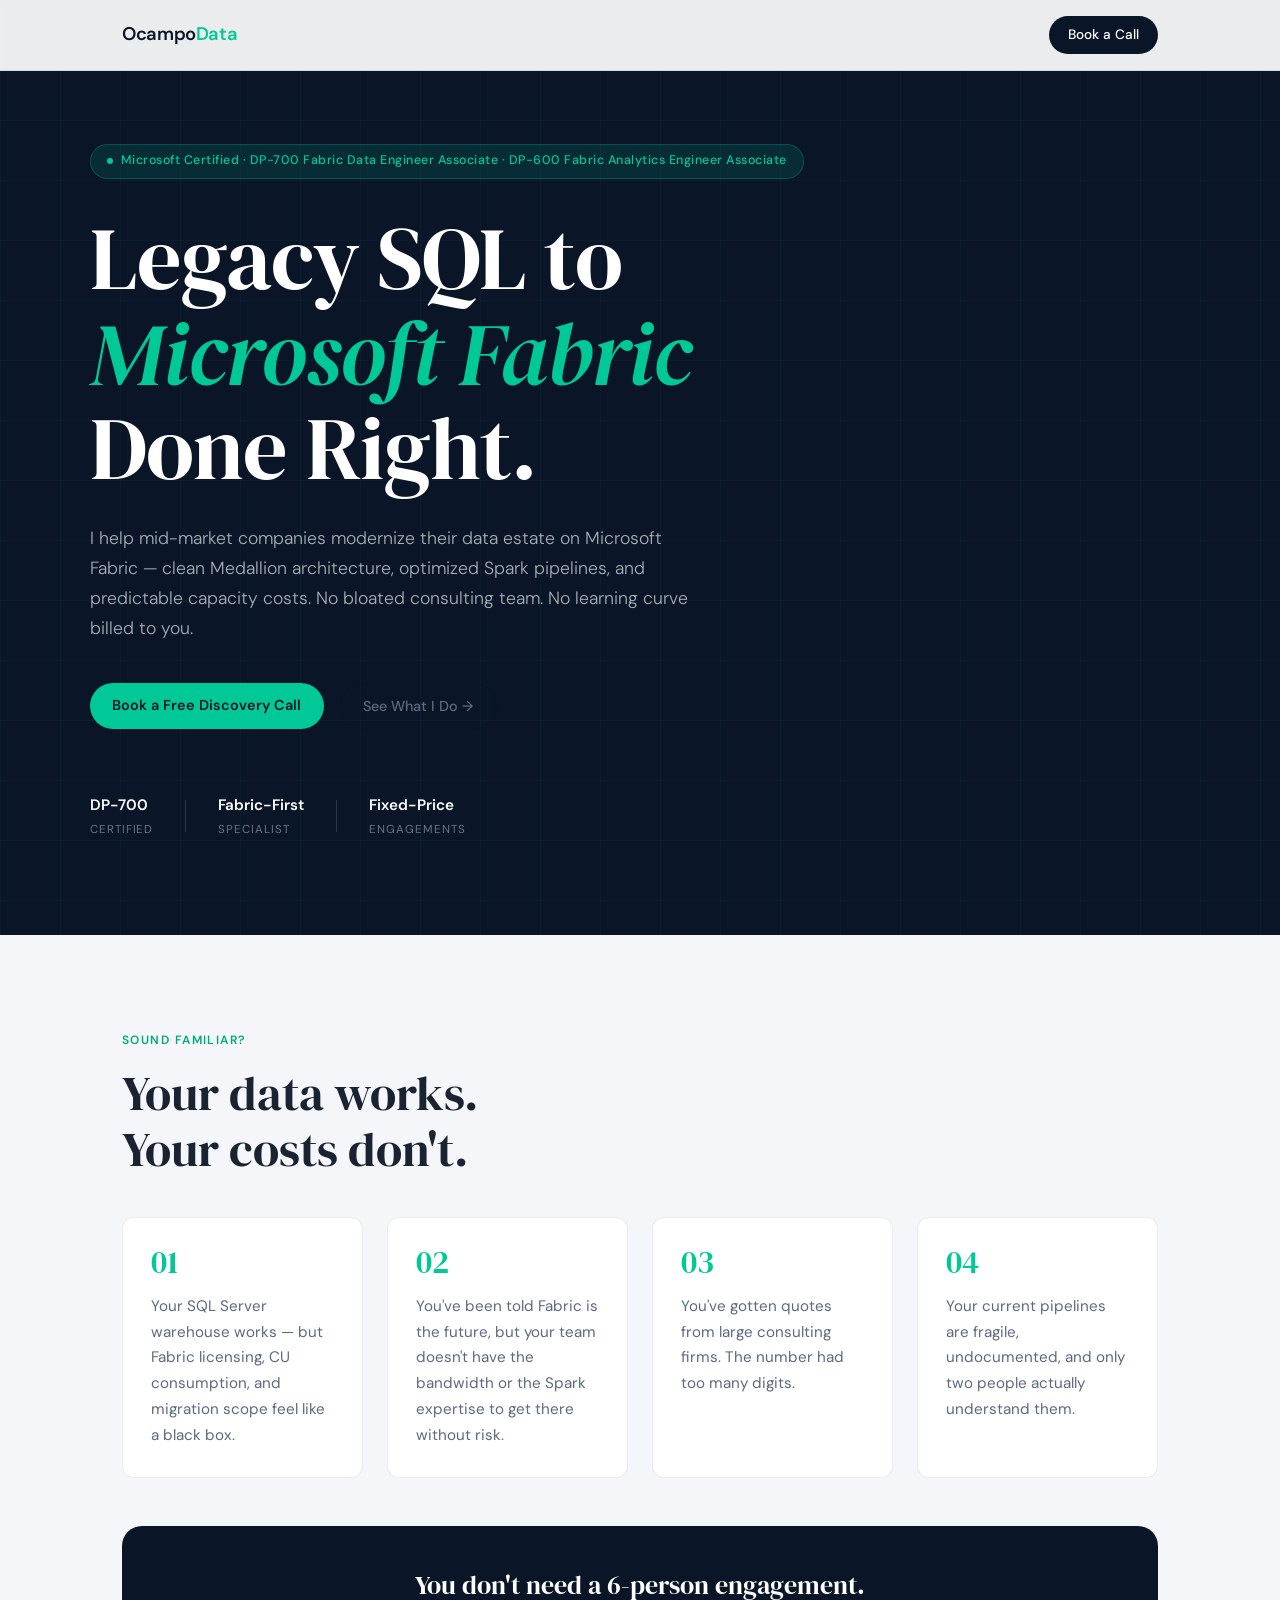
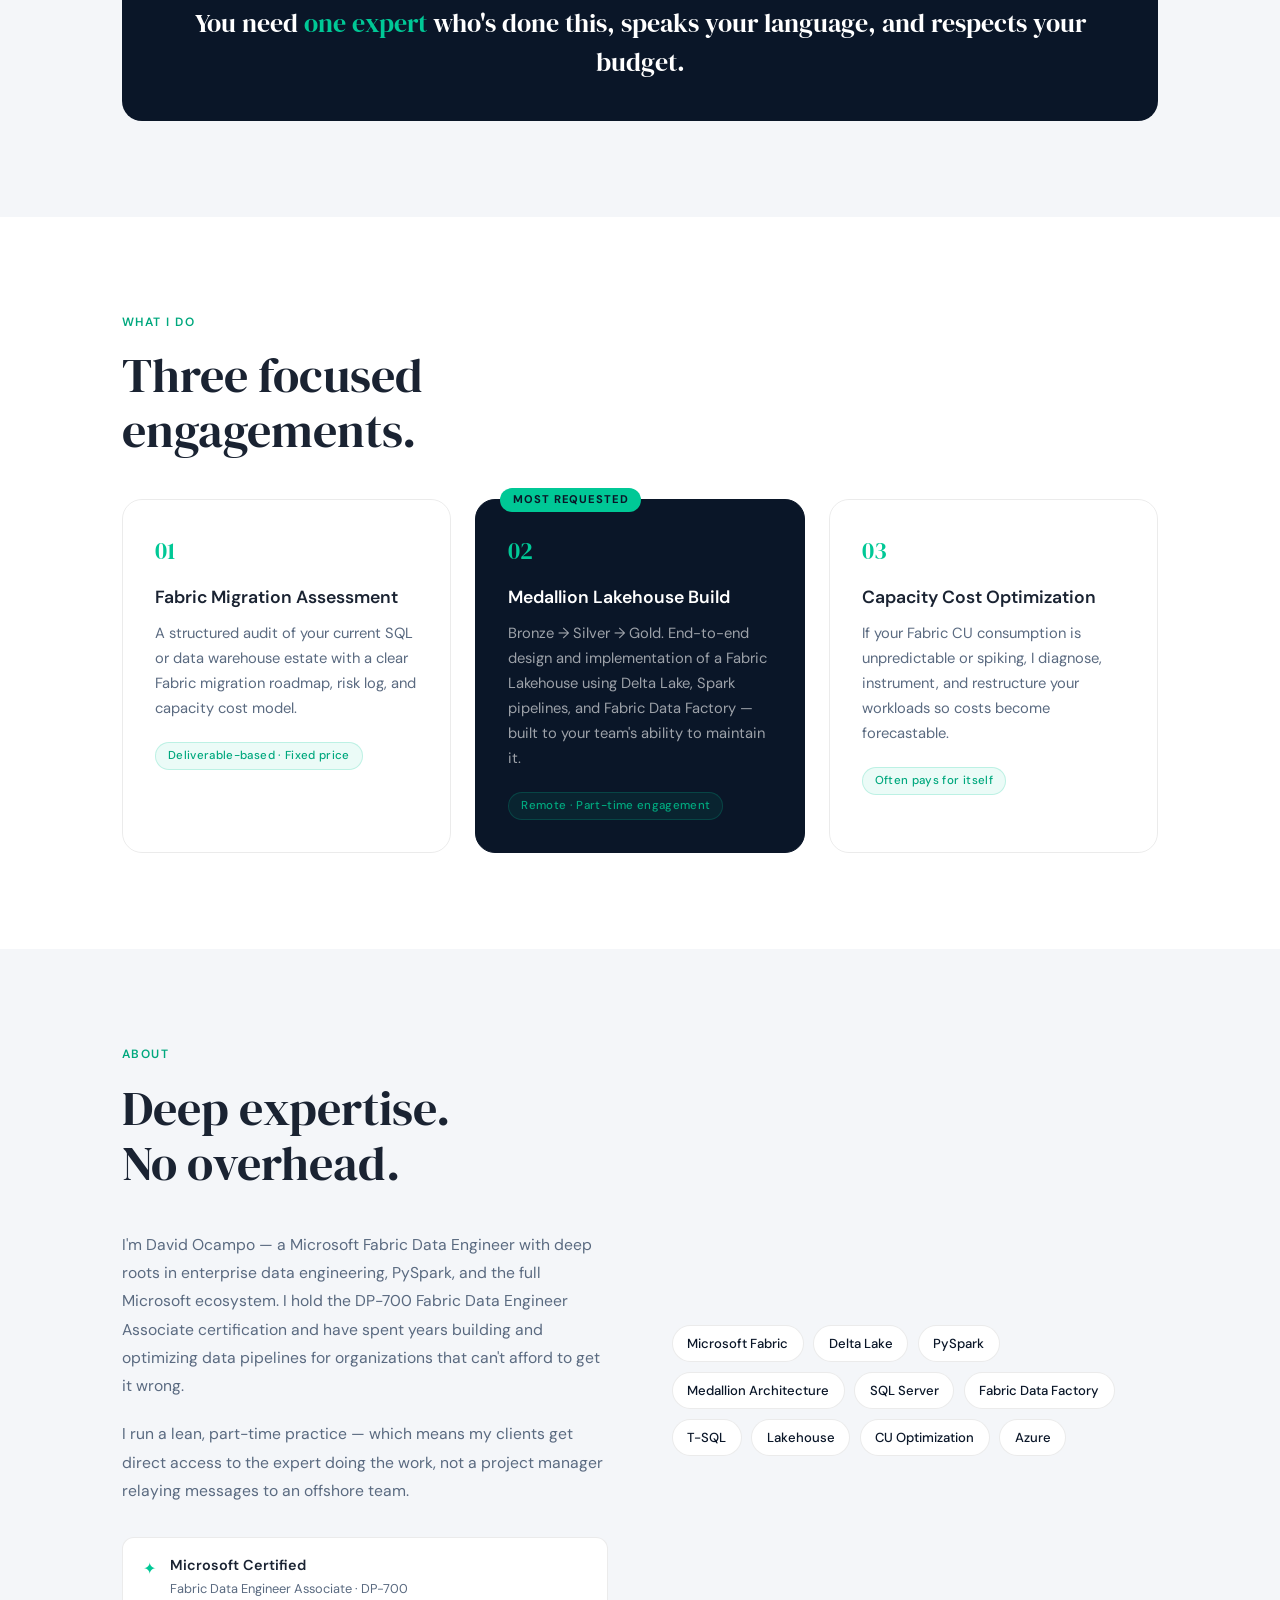
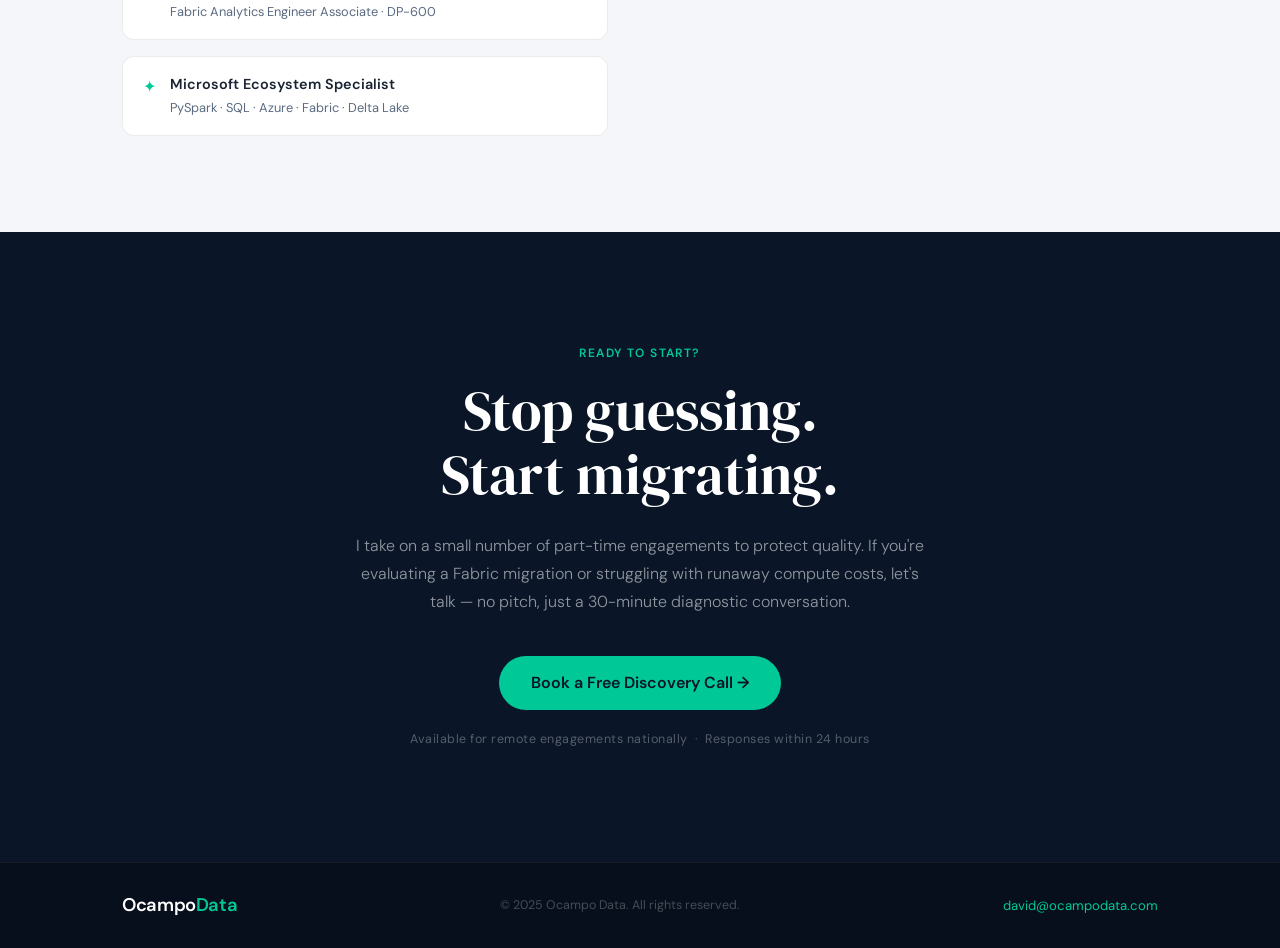
==== index.html @ 5699f2cf "move files to root" ====
<!DOCTYPE html>
<html lang="en">
<head>
  <meta charset="UTF-8" />
  <meta name="viewport" content="width=device-width, initial-scale=1.0" />
  <title>Ocampo Data | Microsoft Fabric Consulting</title>
  <meta name="description" content="DP-700 Certified Microsoft Fabric Data Engineer. Legacy SQL migration to Fabric Lakehouses, Medallion architecture, and capacity cost optimization." />
  <link rel="preconnect" href="https://fonts.googleapis.com" />
  <link rel="preconnect" href="https://fonts.gstatic.com" crossorigin />
  <link href="https://fonts.googleapis.com/css2?family=DM+Serif+Display:ital@0;1&family=DM+Sans:wght@300;400;500;600&display=swap" rel="stylesheet" />
  <link rel="stylesheet" href="style.css" />
</head>
<body>

  <!-- NAV -->
  <nav class="nav">
    <div class="nav-inner">
      <span class="nav-logo">Ocampo<span class="nav-logo-accent">Data</span></span>
      <a href="#contact" class="btn btn-nav">Book a Call</a>
    </div>
  </nav>

  <!-- HERO -->
  <section class="hero">
    <div class="hero-inner">
      <div class="badge">
        <span class="badge-dot"></span>
        Microsoft Certified · DP-700 Fabric Data Engineer Associate · DP-600 Fabric Analytics Engineer Associate
      </div>
      <h1 class="hero-headline">
        Legacy SQL to<br />
        <em>Microsoft Fabric</em><br />
        Done Right.
      </h1>
      <p class="hero-sub">
        I help mid-market companies modernize their data estate on Microsoft Fabric —
        clean Medallion architecture, optimized Spark pipelines, and predictable
        capacity costs. No bloated consulting team. No learning curve billed to you.
      </p>
      <div class="hero-cta">
        <a href="#contact" class="btn btn-primary">Book a Free Discovery Call</a>
        <a href="#services" class="btn btn-ghost">See What I Do →</a>
      </div>
      <div class="hero-stats">
        <div class="stat">
          <span class="stat-num">DP-700</span>
          <span class="stat-label">Certified</span>
        </div>
        <div class="stat-divider"></div>
        <div class="stat">
          <span class="stat-num">Fabric-First</span>
          <span class="stat-label">Specialist</span>
        </div>
        <div class="stat-divider"></div>
        <div class="stat">
          <span class="stat-num">Fixed-Price</span>
          <span class="stat-label">Engagements</span>
        </div>
      </div>
    </div>
    <div class="hero-grid-bg" aria-hidden="true"></div>
  </section>

  <!-- PAIN POINTS -->
  <section class="pain" id="pain">
    <div class="container">
      <p class="section-eyebrow">Sound familiar?</p>
      <h2 class="section-title">Your data works.<br />Your costs don't.</h2>
      <div class="pain-grid">
        <div class="pain-card">
          <div class="pain-icon">01</div>
          <p>Your SQL Server warehouse works — but Fabric licensing, CU consumption, and migration scope feel like a black box.</p>
        </div>
        <div class="pain-card">
          <div class="pain-icon">02</div>
          <p>You've been told Fabric is the future, but your team doesn't have the bandwidth or the Spark expertise to get there without risk.</p>
        </div>
        <div class="pain-card">
          <div class="pain-icon">03</div>
          <p>You've gotten quotes from large consulting firms. The number had too many digits.</p>
        </div>
        <div class="pain-card">
          <div class="pain-icon">04</div>
          <p>Your current pipelines are fragile, undocumented, and only two people actually understand them.</p>
        </div>
      </div>
      <div class="pain-bridge">
        <p>You don't need a 6-person engagement.<br />
        You need <strong>one expert</strong> who's done this, speaks your language, and respects your budget.</p>
      </div>
    </div>
  </section>

  <!-- SERVICES -->
  <section class="services" id="services">
    <div class="container">
      <p class="section-eyebrow">What I Do</p>
      <h2 class="section-title">Three focused<br />engagements.</h2>
      <div class="services-grid">

        <div class="service-card">
          <div class="service-num">01</div>
          <h3 class="service-title">Fabric Migration Assessment</h3>
          <p class="service-desc">
            A structured audit of your current SQL or data warehouse estate with a clear
            Fabric migration roadmap, risk log, and capacity cost model.
          </p>
          <div class="service-tag">Deliverable-based · Fixed price</div>
        </div>

        <div class="service-card service-card--featured">
          <div class="service-featured-label">Most Requested</div>
          <div class="service-num">02</div>
          <h3 class="service-title">Medallion Lakehouse Build</h3>
          <p class="service-desc">
            Bronze → Silver → Gold. End-to-end design and implementation of a Fabric
            Lakehouse using Delta Lake, Spark pipelines, and Fabric Data Factory —
            built to your team's ability to maintain it.
          </p>
          <div class="service-tag">Remote · Part-time engagement</div>
        </div>

        <div class="service-card">
          <div class="service-num">03</div>
          <h3 class="service-title">Capacity Cost Optimization</h3>
          <p class="service-desc">
            If your Fabric CU consumption is unpredictable or spiking, I diagnose,
            instrument, and restructure your workloads so costs become forecastable.
          </p>
          <div class="service-tag">Often pays for itself</div>
        </div>

      </div>
    </div>
  </section>

  <!-- AUTHORITY -->
  <section class="authority" id="about">
    <div class="container authority-inner">
      <div class="authority-text">
        <p class="section-eyebrow">About</p>
        <h2 class="section-title">Deep expertise.<br />No overhead.</h2>
        <p class="authority-body">
          I'm David Ocampo — a Microsoft Fabric Data Engineer with deep roots in
          enterprise data engineering, PySpark, and the full Microsoft ecosystem.
          I hold the DP-700 Fabric Data Engineer Associate certification and have
          spent years building and optimizing data pipelines for organizations that
          can't afford to get it wrong.
        </p>
        <p class="authority-body">
          I run a lean, part-time practice — which means my clients get direct access
          to the expert doing the work, not a project manager relaying messages to
          an offshore team.
        </p>
        <div class="authority-certs">
          <div class="cert-badge">
            <span class="cert-icon">✦</span>
            <div>
              <div class="cert-title">Microsoft Certified</div>
              <div class="cert-sub">Fabric Data Engineer Associate · DP-700</div>
              <div class="cert-sub">Fabric Analytics Engineer Associate · DP-600</div>
            </div>
          </div>
          <div class="cert-badge">
            <span class="cert-icon">✦</span>
            <div>
              <div class="cert-title">Microsoft Ecosystem Specialist</div>
              <div class="cert-sub">PySpark · SQL · Azure · Fabric · Delta Lake</div>
            </div>
          </div>
        </div>
      </div>
      <div class="authority-visual" aria-hidden="true">
        <div class="tech-stack">
          <div class="tech-pill">Microsoft Fabric</div>
          <div class="tech-pill">Delta Lake</div>
          <div class="tech-pill">PySpark</div>
          <div class="tech-pill">Medallion Architecture</div>
          <div class="tech-pill">SQL Server</div>
          <div class="tech-pill">Fabric Data Factory</div>
          <div class="tech-pill">T-SQL</div>
          <div class="tech-pill">Lakehouse</div>
          <div class="tech-pill">CU Optimization</div>
          <div class="tech-pill">Azure</div>
        </div>
      </div>
    </div>
  </section>

  <!-- CTA / CONTACT -->
  <section class="contact" id="contact">
    <div class="container contact-inner">
      <p class="section-eyebrow contact-eyebrow">Ready to start?</p>
      <h2 class="contact-headline">Stop guessing.<br />Start migrating.</h2>
      <p class="contact-sub">
        I take on a small number of part-time engagements to protect quality.
        If you're evaluating a Fabric migration or struggling with runaway compute costs,
        let's talk — no pitch, just a 30-minute diagnostic conversation.
      </p>
      <a href="mailto:david@ocampodata.com" class="btn btn-primary btn-large">
        Book a Free Discovery Call →
      </a>
      <p class="contact-trust">
        Available for remote engagements nationally &nbsp;·&nbsp; Responses within 24 hours
      </p>
    </div>
  </section>

  <!-- FOOTER -->
  <footer class="footer">
    <div class="container footer-inner">
      <span class="nav-logo">Ocampo<span class="nav-logo-accent">Data</span></span>
      <span class="footer-copy">© 2025 Ocampo Data. All rights reserved.</span>
      <a href="mailto:david@ocampodata.com" class="footer-email">david@ocampodata.com</a>
    </div>
  </footer>

</body>
</html>
---- style.css ----
/* =====================
   RESET & BASE
   ===================== */
*, *::before, *::after { box-sizing: border-box; margin: 0; padding: 0; }

:root {
  --navy:        #0a1628;
  --navy-mid:    #112240;
  --navy-light:  #1e3a5f;
  --accent:      #00c896;
  --accent-dim:  #00a87e;
  --white:       #ffffff;
  --off-white:   #f4f6f9;
  --text-main:   #1a2332;
  --text-muted:  #5a6a80;
  --text-light:  #8a9ab0;
  --border:      rgba(0,0,0,0.08);
  --border-dark: rgba(255,255,255,0.10);

  --font-display: 'DM Serif Display', Georgia, serif;
  --font-sans:    'DM Sans', system-ui, sans-serif;

  --max-w: 1100px;
  --radius: 12px;
  --radius-lg: 20px;
}

html { scroll-behavior: smooth; }

body {
  font-family: var(--font-sans);
  color: var(--text-main);
  background: var(--white);
  line-height: 1.6;
  -webkit-font-smoothing: antialiased;
}

/* =====================
   UTILITY
   ===================== */
.container {
  max-width: var(--max-w);
  margin: 0 auto;
  padding: 0 2rem;
}

.section-eyebrow {
  font-size: 0.75rem;
  font-weight: 600;
  letter-spacing: 0.12em;
  text-transform: uppercase;
  color: var(--accent-dim);
  margin-bottom: 1rem;
}

.section-title {
  font-family: var(--font-display);
  font-size: clamp(2rem, 4vw, 3rem);
  font-weight: 400;
  line-height: 1.15;
  color: var(--text-main);
  margin-bottom: 2.5rem;
}

/* =====================
   BUTTONS
   ===================== */
.btn {
  display: inline-block;
  font-family: var(--font-sans);
  font-size: 0.9rem;
  font-weight: 500;
  text-decoration: none;
  border-radius: 100px;
  padding: 0.65rem 1.4rem;
  transition: all 0.2s ease;
  cursor: pointer;
  border: none;
}

.btn-primary {
  background: var(--accent);
  color: var(--navy);
  font-weight: 600;
}
.btn-primary:hover { background: var(--accent-dim); transform: translateY(-1px); }

.btn-ghost {
  background: transparent;
  color: var(--text-muted);
  border: 1.5px solid var(--border);
}
.btn-ghost:hover { border-color: var(--accent); color: var(--accent); }

.btn-nav {
  background: var(--navy);
  color: var(--white);
  font-size: 0.85rem;
  padding: 0.5rem 1.2rem;
}
.btn-nav:hover { background: var(--navy-mid); }

.btn-large {
  font-size: 1rem;
  padding: 0.9rem 2rem;
}

/* =====================
   NAV
   ===================== */
.nav {
  position: fixed;
  top: 0; left: 0; right: 0;
  z-index: 100;
  background: rgba(255,255,255,0.92);
  backdrop-filter: blur(12px);
  border-bottom: 1px solid var(--border);
}

.nav-inner {
  max-width: var(--max-w);
  margin: 0 auto;
  padding: 1rem 2rem;
  display: flex;
  align-items: center;
  justify-content: space-between;
}

.nav-logo {
  font-family: var(--font-sans);
  font-size: 1.15rem;
  font-weight: 600;
  color: var(--navy);
  letter-spacing: -0.02em;
}

.nav-logo-accent { color: var(--accent); }

/* =====================
   HERO
   ===================== */
.hero {
  position: relative;
  background: var(--navy);
  padding: 9rem 2rem 6rem;
  overflow: hidden;
  min-height: 92vh;
  display: flex;
  align-items: center;
}

.hero-inner {
  position: relative;
  z-index: 2;
  max-width: var(--max-w);
  margin: 0 auto;
  width: 100%;
}

.hero-grid-bg {
  position: absolute;
  inset: 0;
  background-image:
    linear-gradient(rgba(0,200,150,0.04) 1px, transparent 1px),
    linear-gradient(90deg, rgba(0,200,150,0.04) 1px, transparent 1px);
  background-size: 60px 60px;
  z-index: 1;
}

.badge {
  display: inline-flex;
  align-items: center;
  gap: 0.5rem;
  background: rgba(0,200,150,0.12);
  border: 1px solid rgba(0,200,150,0.25);
  color: var(--accent);
  font-size: 0.78rem;
  font-weight: 500;
  letter-spacing: 0.04em;
  padding: 0.4rem 1rem;
  border-radius: 100px;
  margin-bottom: 2rem;
}

.badge-dot {
  width: 6px; height: 6px;
  background: var(--accent);
  border-radius: 50%;
  animation: pulse 2s infinite;
}

@keyframes pulse {
  0%, 100% { opacity: 1; }
  50% { opacity: 0.4; }
}

.hero-headline {
  font-family: var(--font-display);
  font-size: clamp(2.8rem, 7vw, 5.5rem);
  font-weight: 400;
  line-height: 1.08;
  color: var(--white);
  margin-bottom: 1.75rem;
  letter-spacing: -0.01em;
}

.hero-headline em {
  font-style: italic;
  color: var(--accent);
}

.hero-sub {
  font-size: 1.1rem;
  color: rgba(255,255,255,0.65);
  max-width: 600px;
  line-height: 1.7;
  margin-bottom: 2.5rem;
  font-weight: 300;
}

.hero-cta {
  display: flex;
  gap: 1rem;
  flex-wrap: wrap;
  margin-bottom: 4rem;
}

.hero-stats {
  display: flex;
  align-items: center;
  gap: 2rem;
  flex-wrap: wrap;
}

.stat { display: flex; flex-direction: column; gap: 0.2rem; }

.stat-num {
  font-size: 0.95rem;
  font-weight: 600;
  color: var(--white);
}

.stat-label {
  font-size: 0.72rem;
  font-weight: 400;
  color: rgba(255,255,255,0.4);
  text-transform: uppercase;
  letter-spacing: 0.08em;
}

.stat-divider {
  width: 1px;
  height: 32px;
  background: rgba(255,255,255,0.15);
}

/* =====================
   PAIN POINTS
   ===================== */
.pain {
  padding: 6rem 2rem;
  background: var(--off-white);
}

.pain-grid {
  display: grid;
  grid-template-columns: repeat(auto-fit, minmax(230px, 1fr));
  gap: 1.5rem;
  margin-bottom: 3rem;
}

.pain-card {
  background: var(--white);
  border: 1px solid var(--border);
  border-radius: var(--radius);
  padding: 1.75rem;
}

.pain-icon {
  font-family: var(--font-display);
  font-size: 2rem;
  color: var(--accent);
  margin-bottom: 1rem;
  line-height: 1;
}

.pain-card p {
  font-size: 0.95rem;
  color: var(--text-muted);
  line-height: 1.7;
}

.pain-bridge {
  background: var(--navy);
  border-radius: var(--radius-lg);
  padding: 2.5rem 3rem;
  text-align: center;
}

.pain-bridge p {
  font-family: var(--font-display);
  font-size: clamp(1.2rem, 2.5vw, 1.6rem);
  color: var(--white);
  line-height: 1.5;
  font-weight: 400;
}

.pain-bridge strong {
  color: var(--accent);
  font-weight: 400;
}

/* =====================
   SERVICES
   ===================== */
.services {
  padding: 6rem 2rem;
  background: var(--white);
}

.services-grid {
  display: grid;
  grid-template-columns: repeat(auto-fit, minmax(280px, 1fr));
  gap: 1.5rem;
}

.service-card {
  border: 1px solid var(--border);
  border-radius: var(--radius-lg);
  padding: 2rem;
  position: relative;
  transition: border-color 0.2s, transform 0.2s;
}

.service-card:hover {
  border-color: var(--accent);
  transform: translateY(-2px);
}

.service-card--featured {
  border-color: var(--navy);
  background: var(--navy);
}

.service-featured-label {
  position: absolute;
  top: -12px; left: 1.5rem;
  background: var(--accent);
  color: var(--navy);
  font-size: 0.7rem;
  font-weight: 700;
  letter-spacing: 0.08em;
  text-transform: uppercase;
  padding: 0.2rem 0.8rem;
  border-radius: 100px;
}

.service-num {
  font-family: var(--font-display);
  font-size: 1.5rem;
  color: var(--accent);
  margin-bottom: 1rem;
}

.service-title {
  font-family: var(--font-sans);
  font-size: 1.1rem;
  font-weight: 600;
  color: var(--text-main);
  margin-bottom: 0.75rem;
  line-height: 1.3;
}

.service-card--featured .service-title { color: var(--white); }

.service-desc {
  font-size: 0.92rem;
  color: var(--text-muted);
  line-height: 1.7;
  margin-bottom: 1.25rem;
}

.service-card--featured .service-desc { color: rgba(255,255,255,0.6); }

.service-tag {
  display: inline-block;
  font-size: 0.72rem;
  font-weight: 500;
  color: var(--accent-dim);
  background: rgba(0,200,150,0.08);
  border: 1px solid rgba(0,200,150,0.2);
  padding: 0.25rem 0.75rem;
  border-radius: 100px;
  letter-spacing: 0.03em;
}

/* =====================
   AUTHORITY
   ===================== */
.authority {
  padding: 6rem 2rem;
  background: var(--off-white);
}

.authority-inner {
  display: grid;
  grid-template-columns: 1fr 1fr;
  gap: 4rem;
  align-items: center;
}

@media (max-width: 768px) {
  .authority-inner { grid-template-columns: 1fr; gap: 2.5rem; }
}

.authority-body {
  font-size: 0.98rem;
  color: var(--text-muted);
  line-height: 1.8;
  margin-bottom: 1.25rem;
}

.authority-certs {
  display: flex;
  flex-direction: column;
  gap: 1rem;
  margin-top: 2rem;
}

.cert-badge {
  display: flex;
  align-items: flex-start;
  gap: 0.85rem;
  background: var(--white);
  border: 1px solid var(--border);
  border-radius: var(--radius);
  padding: 1rem 1.25rem;
}

.cert-icon {
  font-size: 1rem;
  color: var(--accent);
  margin-top: 0.1rem;
  flex-shrink: 0;
}

.cert-title {
  font-size: 0.9rem;
  font-weight: 600;
  color: var(--text-main);
}

.cert-sub {
  font-size: 0.8rem;
  color: var(--text-muted);
  margin-top: 0.15rem;
}

.tech-stack {
  display: flex;
  flex-wrap: wrap;
  gap: 0.6rem;
}

.tech-pill {
  font-size: 0.82rem;
  font-weight: 500;
  color: var(--navy);
  background: var(--white);
  border: 1px solid var(--border);
  padding: 0.45rem 0.9rem;
  border-radius: 100px;
  transition: all 0.2s;
}

.tech-pill:hover {
  background: var(--navy);
  color: var(--white);
  border-color: var(--navy);
}

/* =====================
   CONTACT
   ===================== */
.contact {
  background: var(--navy);
  padding: 7rem 2rem;
  text-align: center;
}

.contact-inner { max-width: 640px; }

.contact-eyebrow { color: var(--accent); }

.contact-headline {
  font-family: var(--font-display);
  font-size: clamp(2.2rem, 5vw, 3.5rem);
  color: var(--white);
  font-weight: 400;
  line-height: 1.15;
  margin-bottom: 1.5rem;
}

.contact-sub {
  font-size: 1rem;
  color: rgba(255,255,255,0.55);
  line-height: 1.75;
  margin-bottom: 2.5rem;
  font-weight: 300;
}

.contact-trust {
  margin-top: 1.25rem;
  font-size: 0.78rem;
  color: rgba(255,255,255,0.3);
  letter-spacing: 0.04em;
}

/* =====================
   FOOTER
   ===================== */
.footer {
  background: #070f1c;
  padding: 1.75rem 2rem;
  border-top: 1px solid rgba(255,255,255,0.06);
}

.footer-inner {
  display: flex;
  align-items: center;
  justify-content: space-between;
  flex-wrap: wrap;
  gap: 1rem;
}

.footer-copy {
  font-size: 0.78rem;
  color: rgba(255,255,255,0.25);
}

.footer-email {
  font-size: 0.82rem;
  color: var(--accent);
  text-decoration: none;
}
.footer-email:hover { text-decoration: underline; }

.footer .nav-logo { color: var(--white); }

/* =====================
   RESPONSIVE
   ===================== */
@media (max-width: 640px) {
  .hero { padding: 8rem 1.5rem 5rem; min-height: auto; }
  .hero-stats { gap: 1.25rem; }
  .pain, .services, .authority, .contact { padding: 4rem 1.5rem; }
  .pain-bridge { padding: 2rem 1.5rem; }
  .footer-inner { flex-direction: column; align-items: flex-start; }
  .contact-inner { max-width: 100%; }
}
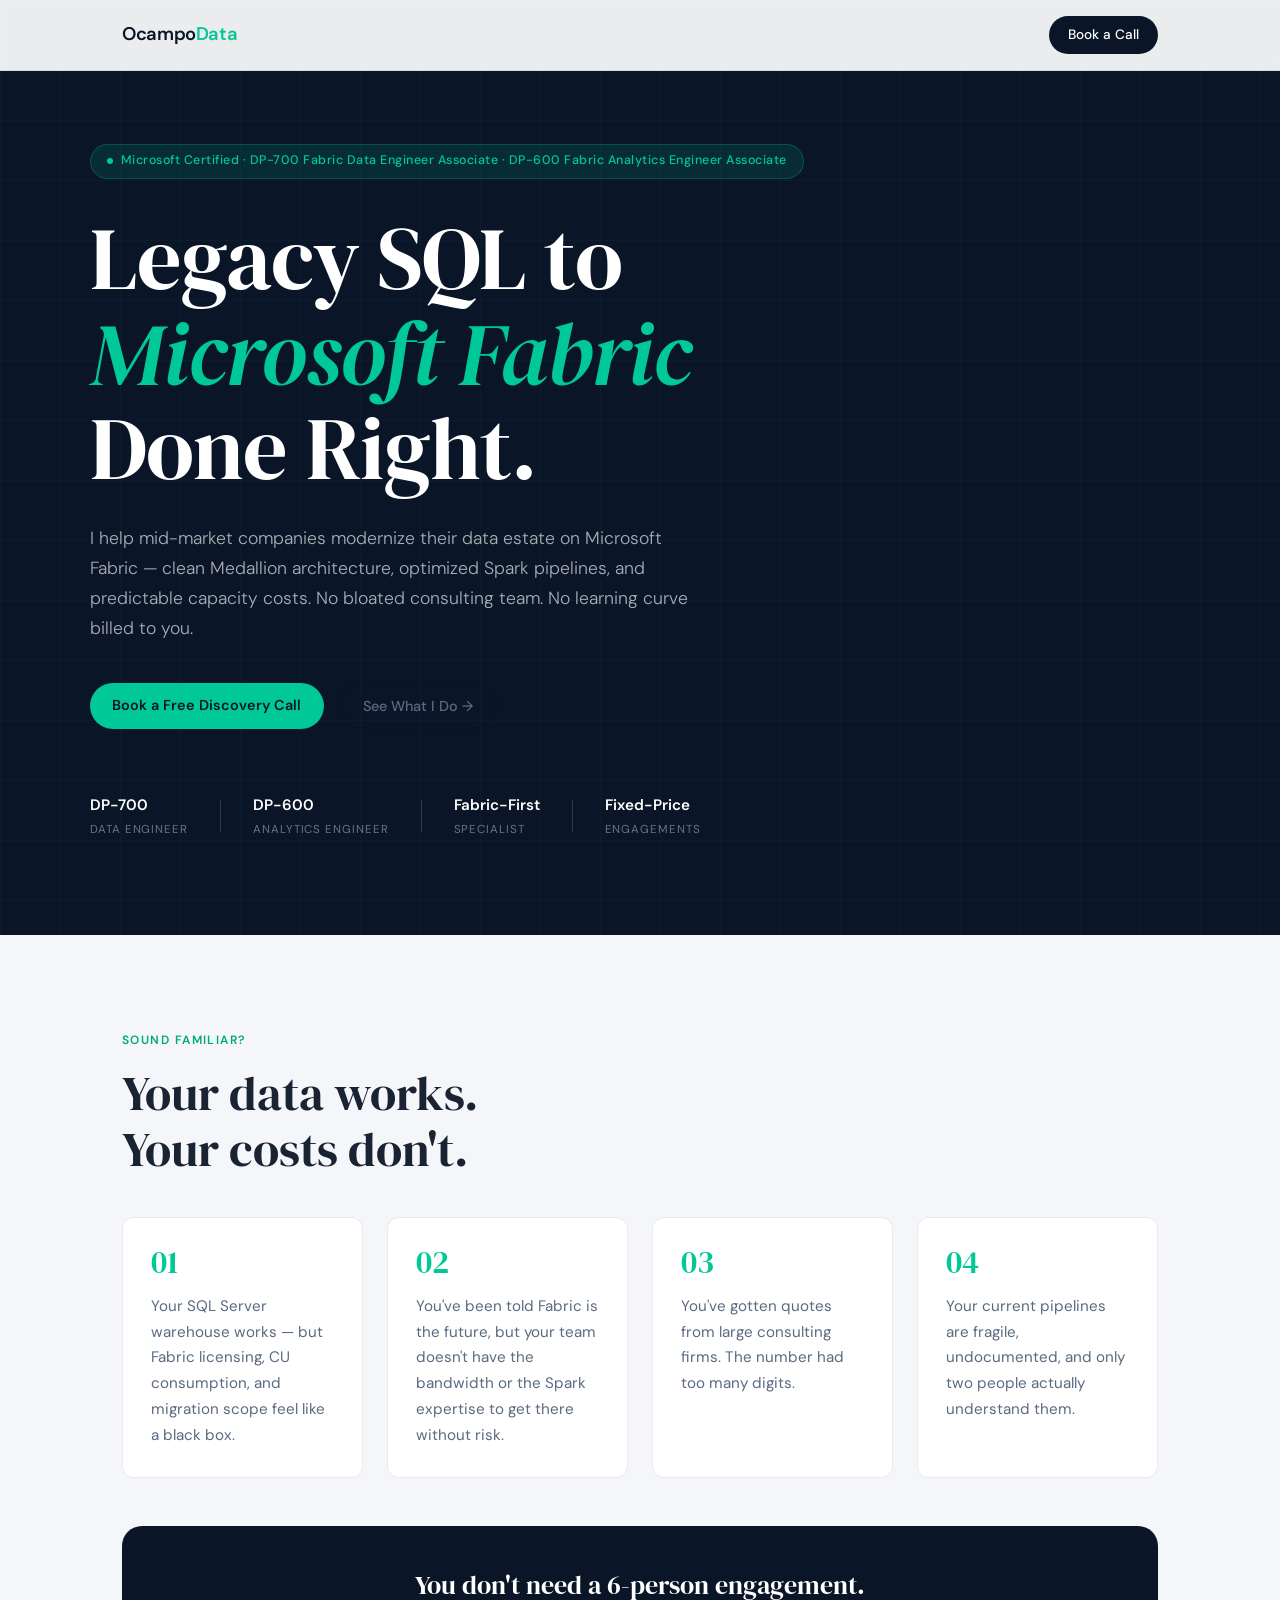
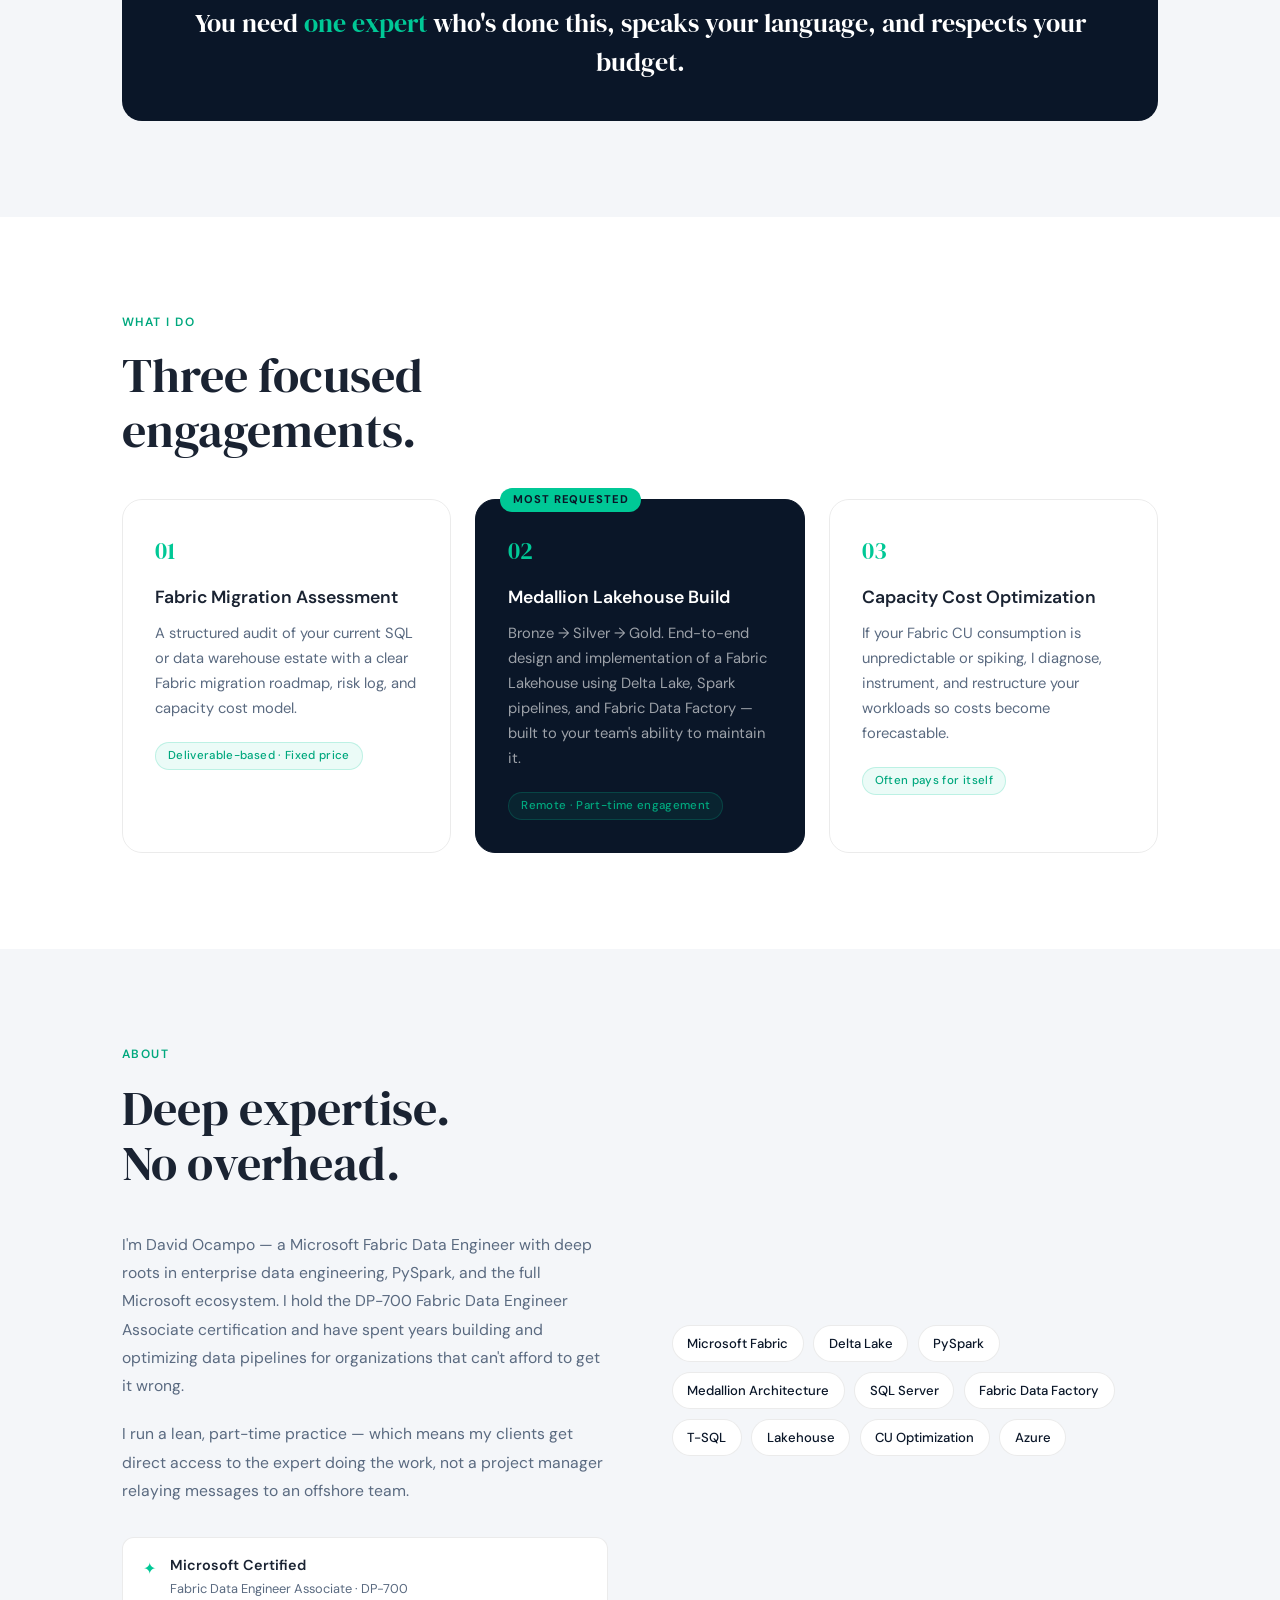
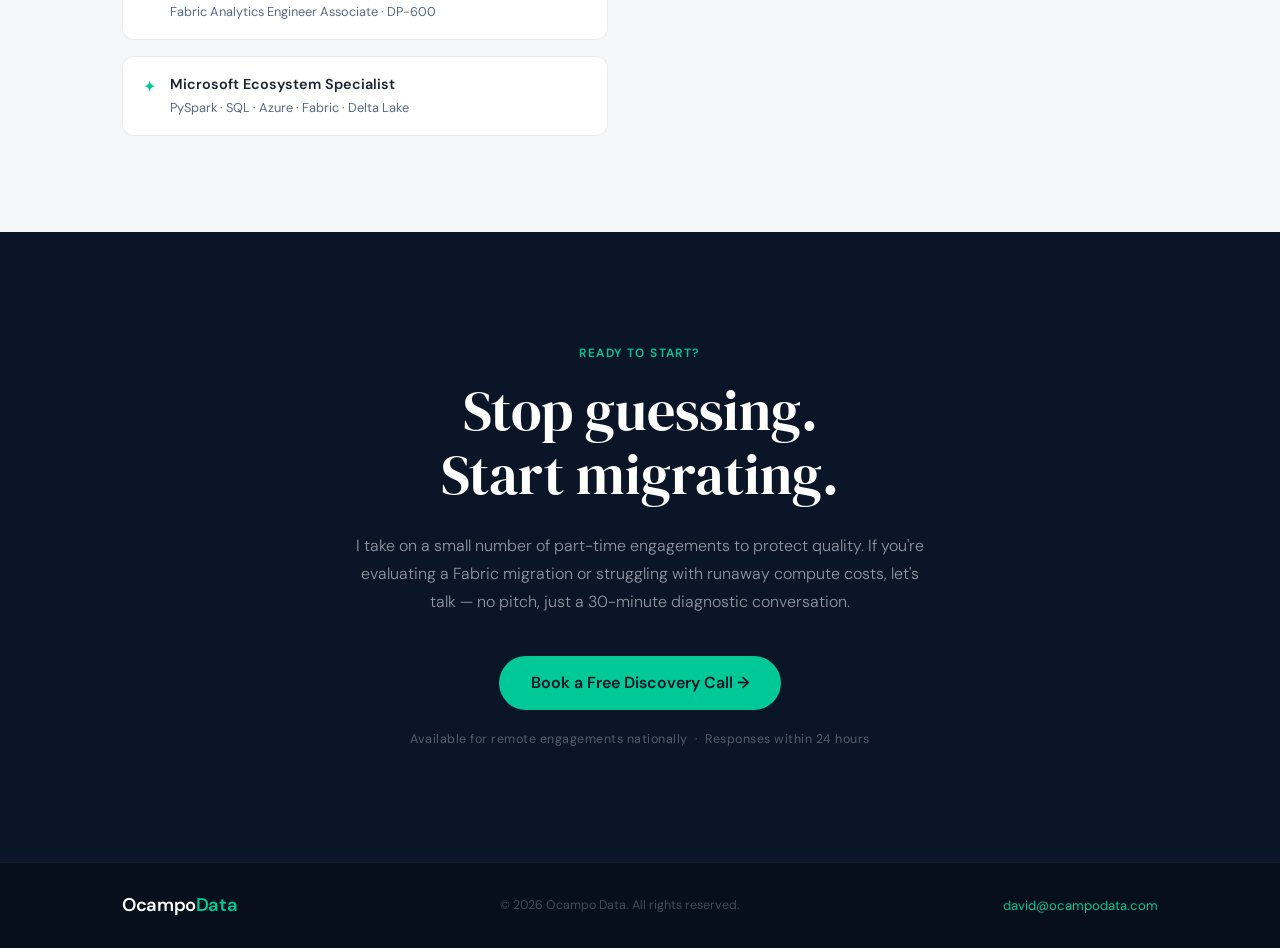
==== commit 8af037a5: "updated the hero stats block to include dp-600" ====
--- a/index.html
+++ b/index.html
@@ -1,15 +1,20 @@
 <!DOCTYPE html>
 <html lang="en">
+
 <head>
   <meta charset="UTF-8" />
   <meta name="viewport" content="width=device-width, initial-scale=1.0" />
   <title>Ocampo Data | Microsoft Fabric Consulting</title>
-  <meta name="description" content="DP-700 Certified Microsoft Fabric Data Engineer. Legacy SQL migration to Fabric Lakehouses, Medallion architecture, and capacity cost optimization." />
+  <meta name="description"
+    content="DP-700 Certified Microsoft Fabric Data Engineer. Legacy SQL migration to Fabric Lakehouses, Medallion architecture, and capacity cost optimization." />
   <link rel="preconnect" href="https://fonts.googleapis.com" />
   <link rel="preconnect" href="https://fonts.gstatic.com" crossorigin />
-  <link href="https://fonts.googleapis.com/css2?family=DM+Serif+Display:ital@0;1&family=DM+Sans:wght@300;400;500;600&display=swap" rel="stylesheet" />
+  <link
+    href="https://fonts.googleapis.com/css2?family=DM+Serif+Display:ital@0;1&family=DM+Sans:wght@300;400;500;600&display=swap"
+    rel="stylesheet" />
   <link rel="stylesheet" href="style.css" />
 </head>
+
 <body>
 
   <!-- NAV -->
@@ -44,7 +49,12 @@
       <div class="hero-stats">
         <div class="stat">
           <span class="stat-num">DP-700</span>
-          <span class="stat-label">Certified</span>
+          <span class="stat-label">Data Engineer</span>
+        </div>
+        <div class="stat-divider"></div>
+        <div class="stat">
+          <span class="stat-num">DP-600</span>
+          <span class="stat-label">Analytics Engineer</span>
         </div>
         <div class="stat-divider"></div>
         <div class="stat">
@@ -69,11 +79,13 @@
       <div class="pain-grid">
         <div class="pain-card">
           <div class="pain-icon">01</div>
-          <p>Your SQL Server warehouse works — but Fabric licensing, CU consumption, and migration scope feel like a black box.</p>
+          <p>Your SQL Server warehouse works — but Fabric licensing, CU consumption, and migration scope feel like a
+            black box.</p>
         </div>
         <div class="pain-card">
           <div class="pain-icon">02</div>
-          <p>You've been told Fabric is the future, but your team doesn't have the bandwidth or the Spark expertise to get there without risk.</p>
+          <p>You've been told Fabric is the future, but your team doesn't have the bandwidth or the Spark expertise to
+            get there without risk.</p>
         </div>
         <div class="pain-card">
           <div class="pain-icon">03</div>
@@ -86,7 +98,7 @@
       </div>
       <div class="pain-bridge">
         <p>You don't need a 6-person engagement.<br />
-        You need <strong>one expert</strong> who's done this, speaks your language, and respects your budget.</p>
+          You need <strong>one expert</strong> who's done this, speaks your language, and respects your budget.</p>
       </div>
     </div>
   </section>
@@ -210,10 +222,11 @@
   <footer class="footer">
     <div class="container footer-inner">
       <span class="nav-logo">Ocampo<span class="nav-logo-accent">Data</span></span>
-      <span class="footer-copy">© 2025 Ocampo Data. All rights reserved.</span>
+      <span class="footer-copy">© 2026 Ocampo Data. All rights reserved.</span>
       <a href="mailto:david@ocampodata.com" class="footer-email">david@ocampodata.com</a>
     </div>
   </footer>
 
 </body>
+
 </html>
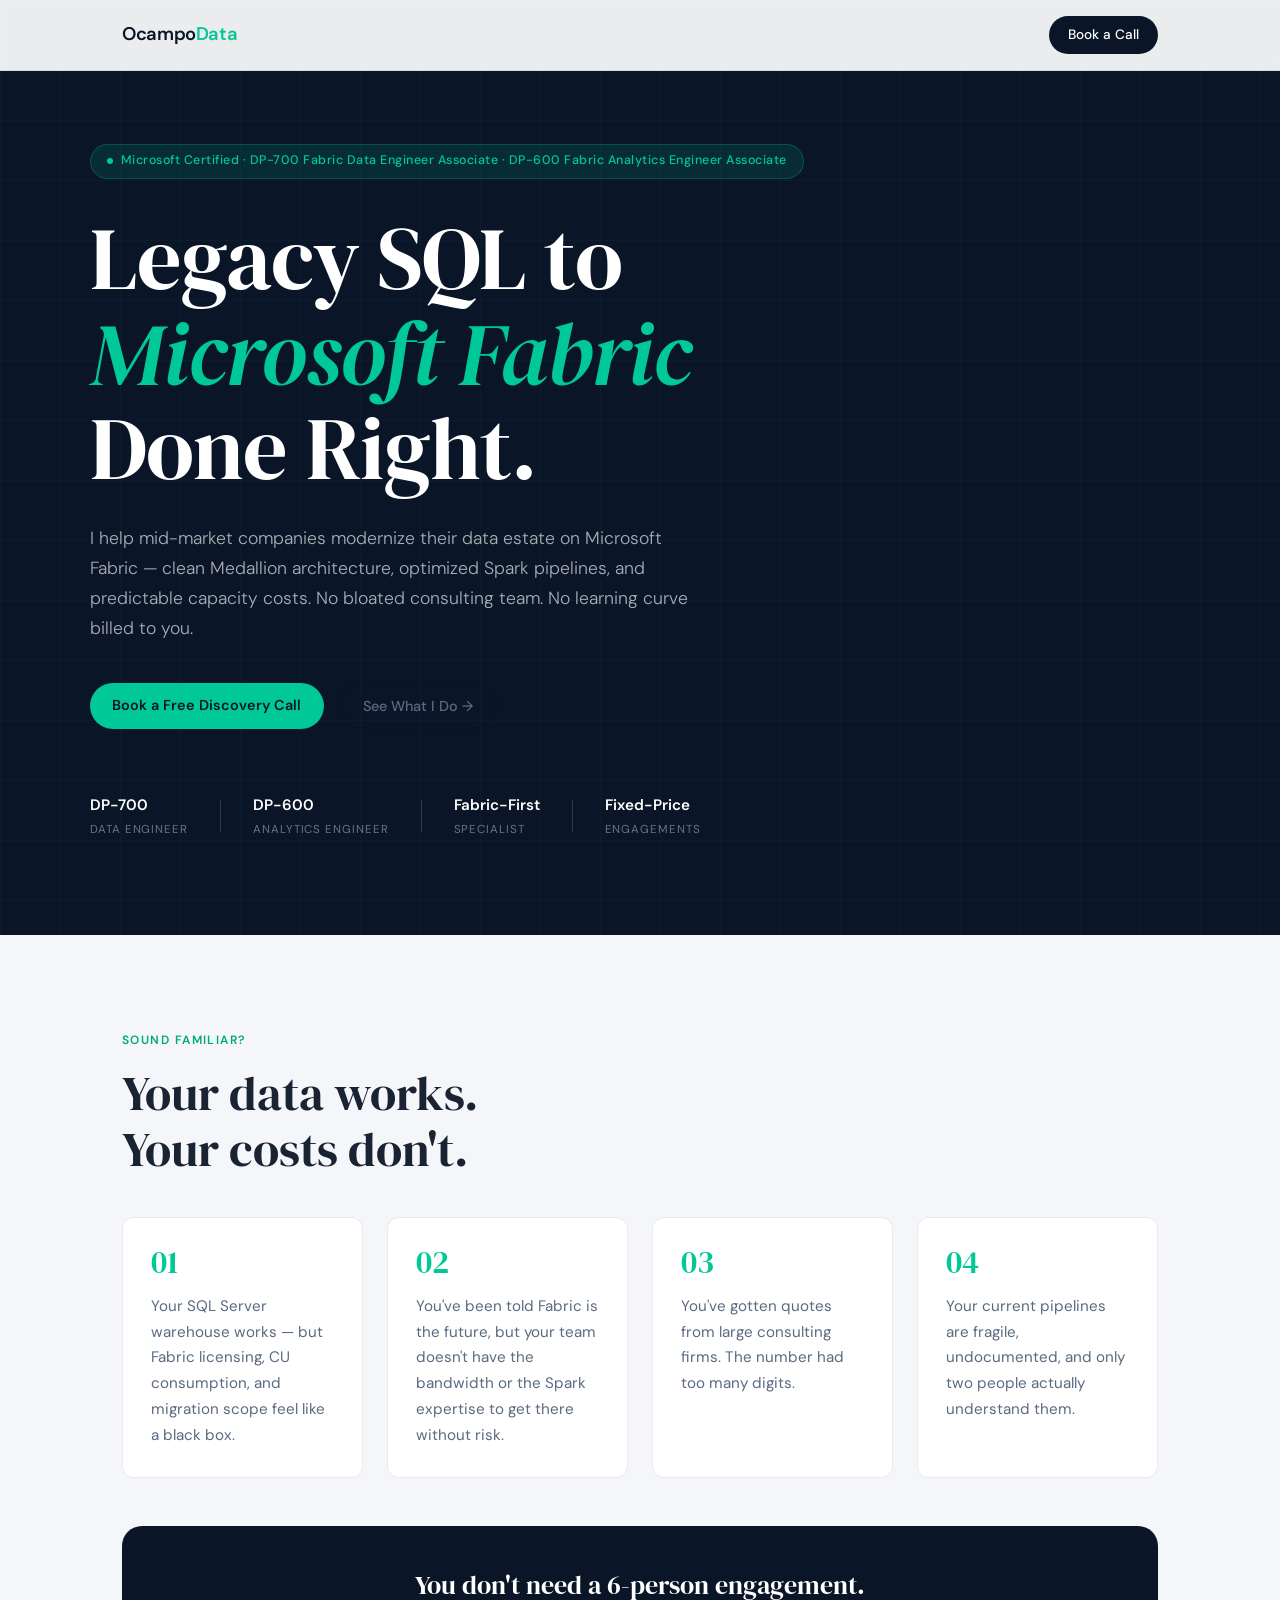
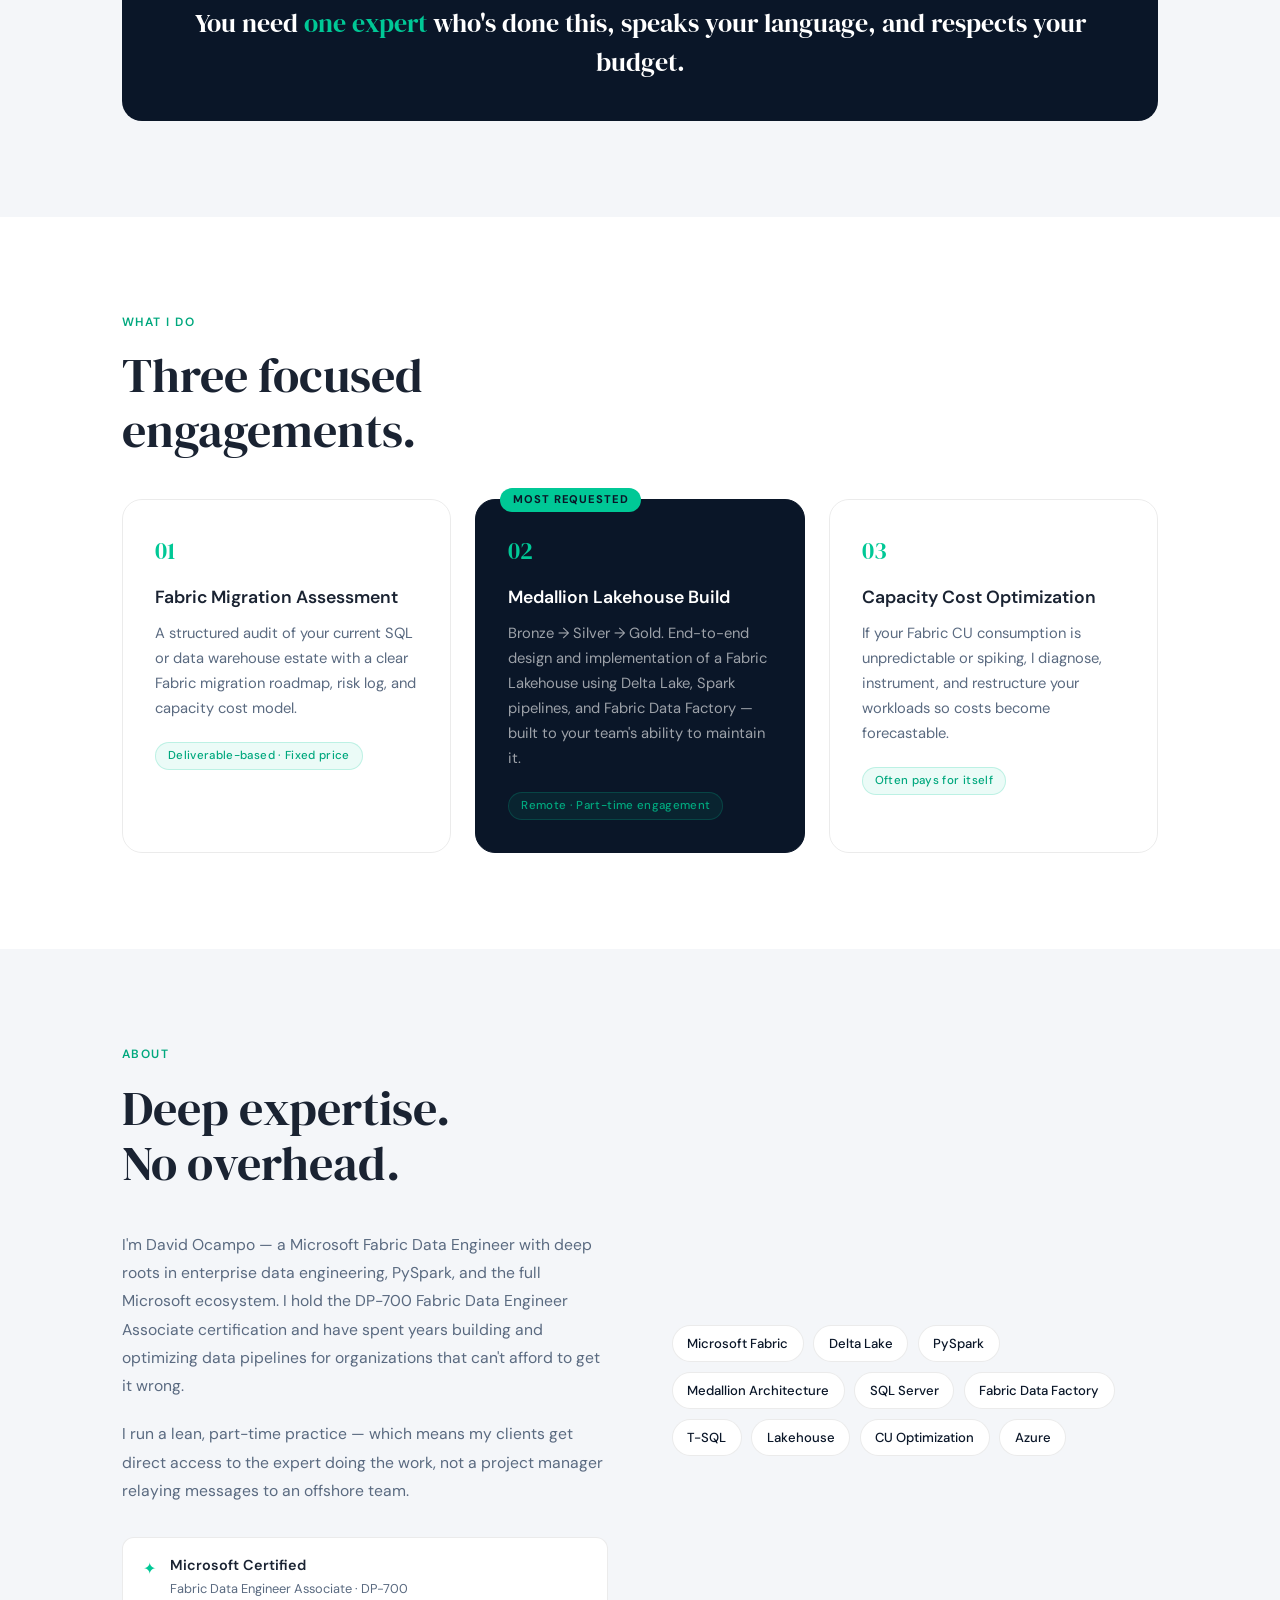
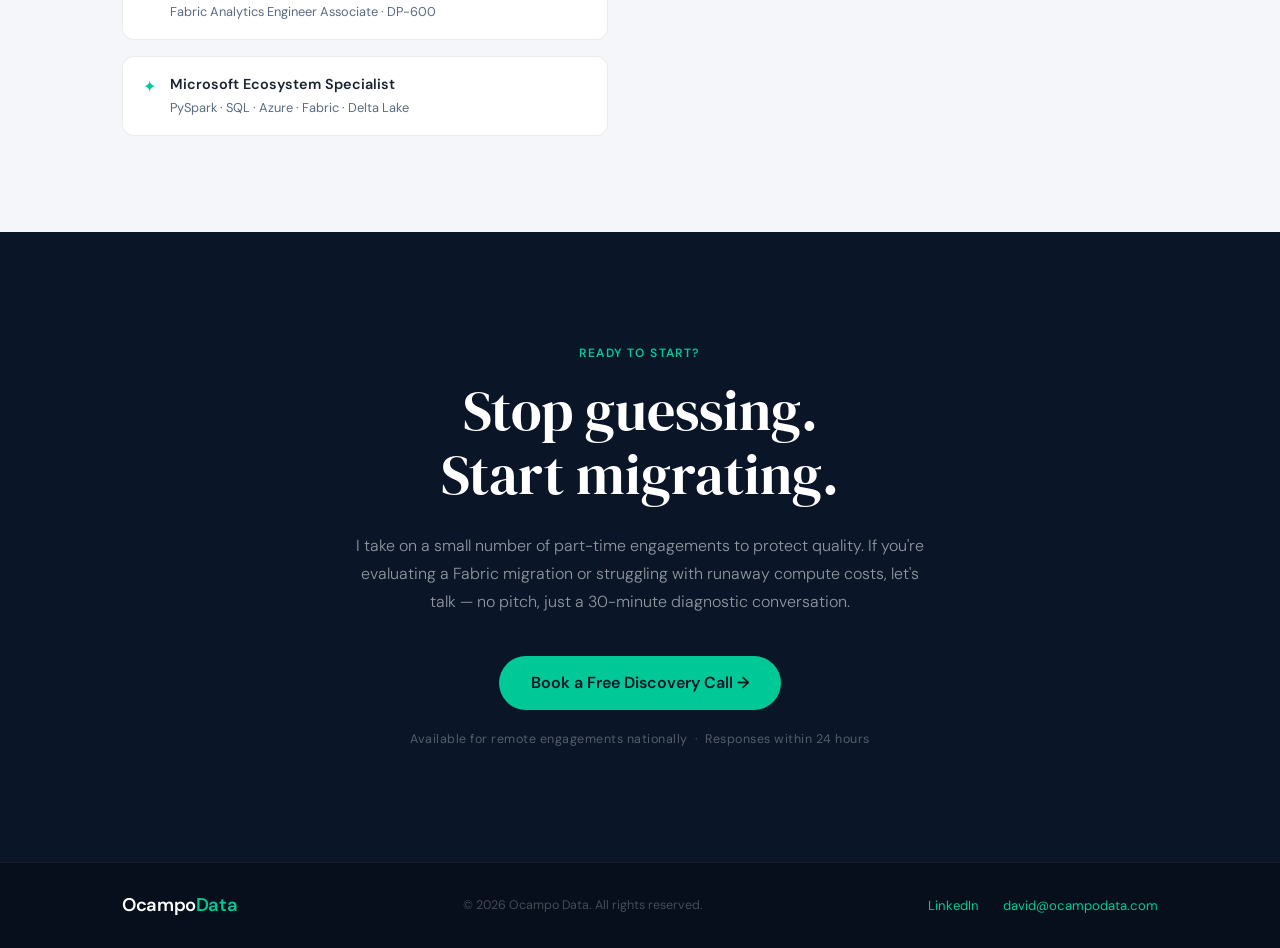
==== commit 194661a0: "Added reference to LinkedIn" ====
--- a/index.html
+++ b/index.html
@@ -219,13 +219,16 @@
   </section>
 
   <!-- FOOTER -->
-  <footer class="footer">
-    <div class="container footer-inner">
-      <span class="nav-logo">Ocampo<span class="nav-logo-accent">Data</span></span>
-      <span class="footer-copy">© 2026 Ocampo Data. All rights reserved.</span>
+<footer class="footer">
+  <div class="container footer-inner">
+    <span class="nav-logo">Ocampo<span class="nav-logo-accent">Data</span></span>
+    <span class="footer-copy">© 2026 Ocampo Data. All rights reserved.</span>
+    <div style="display:flex; gap:1.5rem; align-items:center;">
+      <a href="https://www.linkedin.com/in/davidocampo/" target="_blank" class="footer-email">LinkedIn</a>
       <a href="mailto:david@ocampodata.com" class="footer-email">david@ocampodata.com</a>
     </div>
-  </footer>
+  </div>
+</footer>
 
 </body>
 
